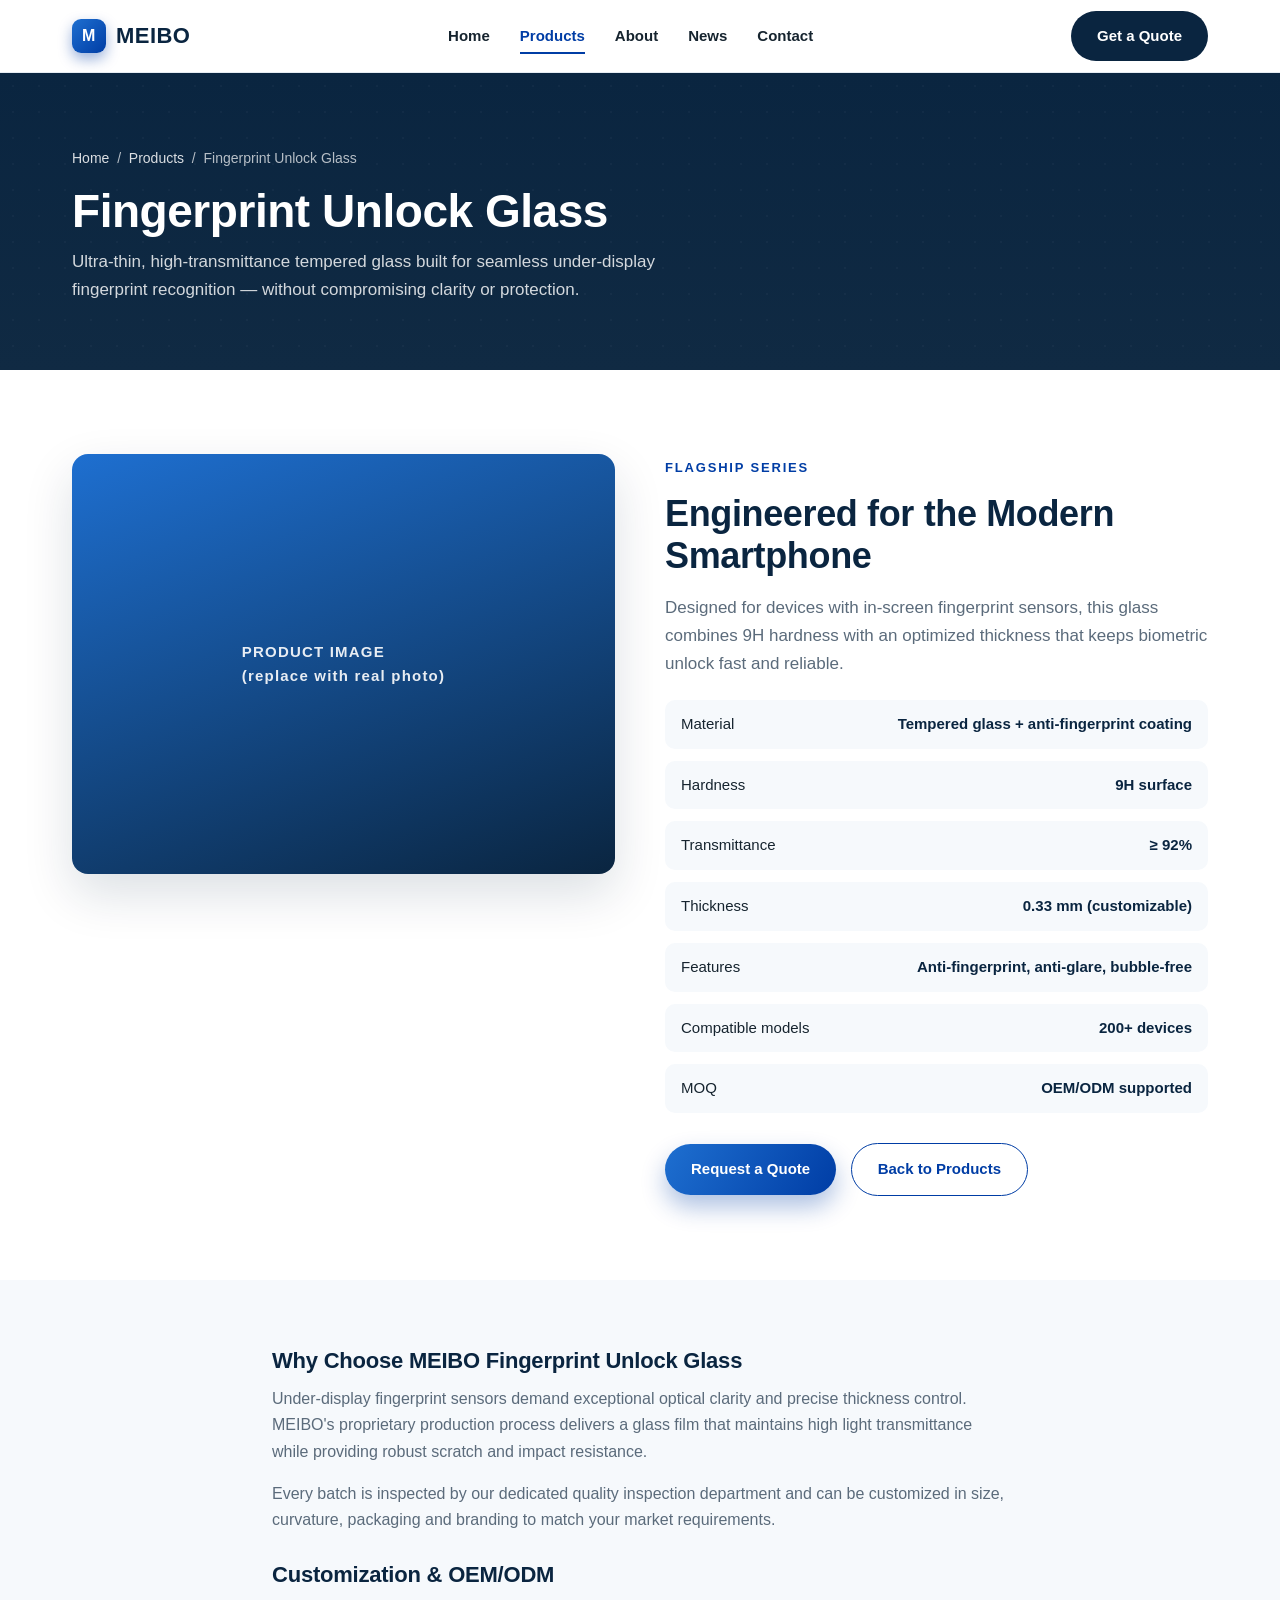
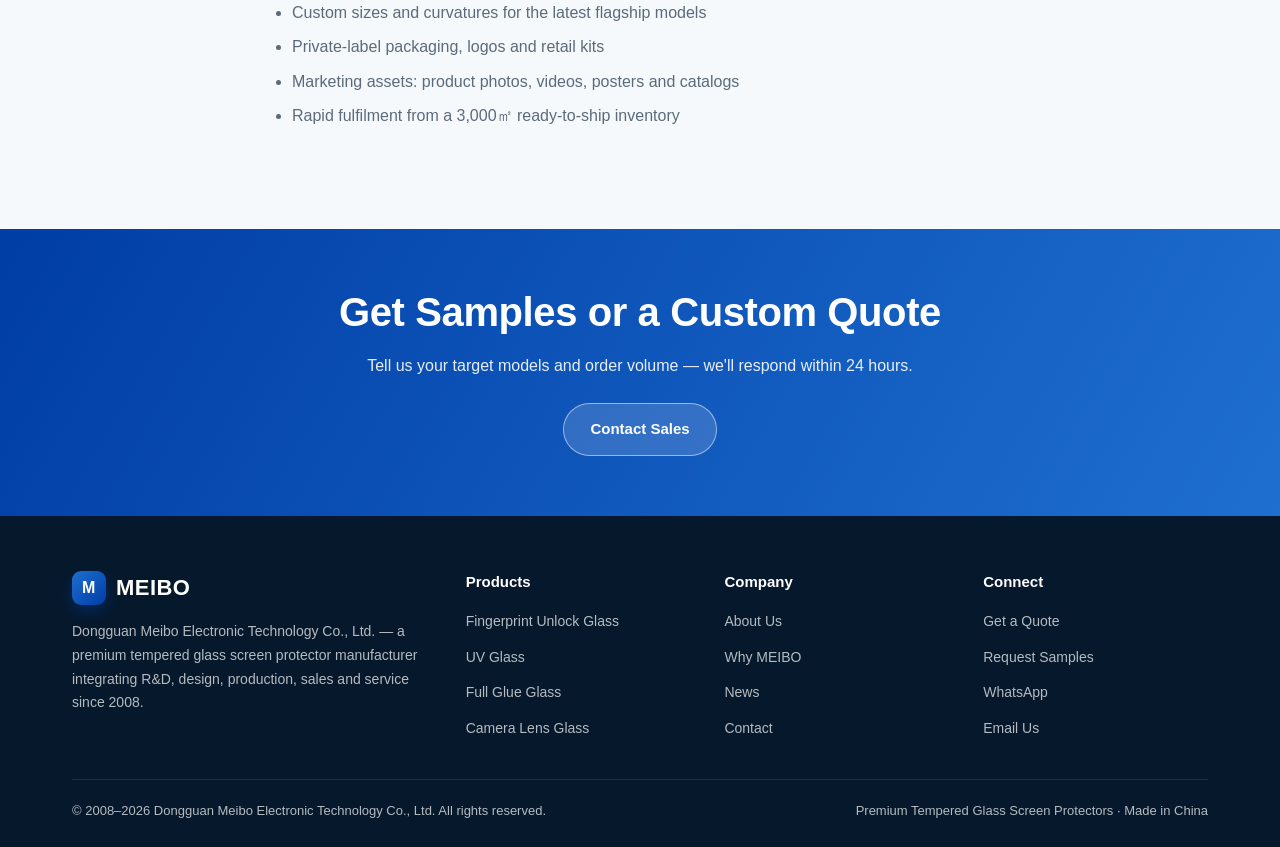
==== meibo-cms/product-detail.html @ 8adb4bd9 "Add files via upload" ====
<!DOCTYPE html>
<html lang="en">
<head>
<meta charset="UTF-8" />
<meta name="viewport" content="width=device-width, initial-scale=1.0" />
<title>Fingerprint Unlock Glass — MEIBO Tempered Glass</title>
<meta name="description" content="MEIBO Fingerprint Unlock Glass: ultra-thin, high-transmittance tempered glass engineered for seamless under-display fingerprint recognition." />
<link rel="icon" type="image/svg+xml" href="assets/img/logo.svg" />
<link rel="stylesheet" href="assets/css/style.css" />
</head>
<body>

<header>
  <div class="wrap nav">
    <a href="index.html" class="logo"><span class="mark">M</span>MEIBO</a>
    <nav class="nav-links" id="navLinks">
      <a href="index.html">Home</a>
      <a href="products.html" class="active">Products</a>
      <a href="about.html">About</a>
      <a href="news.html">News</a>
      <a href="contact.html">Contact</a>
    </nav>
    <div class="nav-cta">
      <a href="contact.html" class="btn btn-dark">Get a Quote</a>
      <button class="menu-btn" id="menuBtn" aria-label="Menu">&#9776;</button>
    </div>
  </div>
</header>

<!-- ============ PAGE HERO ============ -->
<section class="page-hero">
  <div class="wrap">
    <div class="breadcrumb"><a href="index.html">Home</a> &nbsp;/&nbsp; <a href="products.html">Products</a> &nbsp;/&nbsp; Fingerprint Unlock Glass</div>
    <h1>Fingerprint Unlock Glass</h1>
    <p>Ultra-thin, high-transmittance tempered glass built for seamless under-display fingerprint recognition — without compromising clarity or protection.</p>
  </div>
</section>

<!-- ============ DETAIL ============ -->
<section class="section">
  <div class="wrap detail-grid">
    <div class="detail-media reveal"><span>PRODUCT IMAGE<br>(replace with real photo)</span></div>
    <div class="detail-info reveal">
      <span class="eyebrow">Flagship Series</span>
      <h2>Engineered for the Modern Smartphone</h2>
      <p class="lead">Designed for devices with in-screen fingerprint sensors, this glass combines 9H hardness with an optimized thickness that keeps biometric unlock fast and reliable.</p>
      <ul class="specs">
        <li><span>Material</span><b>Tempered glass + anti-fingerprint coating</b></li>
        <li><span>Hardness</span><b>9H surface</b></li>
        <li><span>Transmittance</span><b>≥ 92%</b></li>
        <li><span>Thickness</span><b>0.33 mm (customizable)</b></li>
        <li><span>Features</span><b>Anti-fingerprint, anti-glare, bubble-free</b></li>
        <li><span>Compatible models</span><b>200+ devices</b></li>
        <li><span>MOQ</span><b>OEM/ODM supported</b></li>
      </ul>
      <a href="contact.html" class="btn btn-primary">Request a Quote</a>
      <a href="products.html" class="btn btn-outline" style="margin-left:10px">Back to Products</a>
    </div>
  </div>
</section>

<!-- ============ DESCRIPTION ============ -->
<section class="section about" style="padding-top:40px">
  <div class="wrap prose reveal">
    <h3>Why Choose MEIBO Fingerprint Unlock Glass</h3>
    <p>Under-display fingerprint sensors demand exceptional optical clarity and precise thickness control. MEIBO's proprietary production process delivers a glass film that maintains high light transmittance while providing robust scratch and impact resistance.</p>
    <p>Every batch is inspected by our dedicated quality inspection department and can be customized in size, curvature, packaging and branding to match your market requirements.</p>
    <h3>Customization & OEM/ODM</h3>
    <ul>
      <li>Custom sizes and curvatures for the latest flagship models</li>
      <li>Private-label packaging, logos and retail kits</li>
      <li>Marketing assets: product photos, videos, posters and catalogs</li>
      <li>Rapid fulfilment from a 3,000㎡ ready-to-ship inventory</li>
    </ul>
  </div>
</section>

<!-- ============ CTA BAND ============ -->
<section class="cta-band">
  <div class="wrap">
    <h2>Get Samples or a Custom Quote</h2>
    <p>Tell us your target models and order volume — we'll respond within 24 hours.</p>
    <a href="contact.html" class="btn btn-ghost">Contact Sales</a>
  </div>
</section>

<!-- ============ FOOTER ============ -->
<footer>
  <div class="wrap">
    <div class="foot-grid">
      <div>
        <div class="logo"><span class="mark">M</span>MEIBO</div>
        <p>Dongguan Meibo Electronic Technology Co., Ltd. — a premium tempered glass screen protector manufacturer integrating R&D, design, production, sales and service since 2008.</p>
      </div>
      <div>
        <h5>Products</h5>
        <ul>
          <li><a href="products.html">Fingerprint Unlock Glass</a></li>
          <li><a href="products.html">UV Glass</a></li>
          <li><a href="products.html">Full Glue Glass</a></li>
          <li><a href="products.html">Camera Lens Glass</a></li>
        </ul>
      </div>
      <div>
        <h5>Company</h5>
        <ul>
          <li><a href="about.html">About Us</a></li>
          <li><a href="about.html">Why MEIBO</a></li>
          <li><a href="news.html">News</a></li>
          <li><a href="contact.html">Contact</a></li>
        </ul>
      </div>
      <div>
        <h5>Connect</h5>
        <ul>
          <li><a href="contact.html">Get a Quote</a></li>
          <li><a href="contact.html">Request Samples</a></li>
          <li><a href="contact.html">WhatsApp</a></li>
          <li><a href="contact.html">Email Us</a></li>
        </ul>
      </div>
    </div>
    <div class="foot-bottom">
      <span>© 2008–2026 Dongguan Meibo Electronic Technology Co., Ltd. All rights reserved.</span>
      <span>Premium Tempered Glass Screen Protectors · Made in China</span>
    </div>
  </div>
</footer>

<script>
  const menuBtn = document.getElementById('menuBtn');
  const navLinks = document.getElementById('navLinks');
  menuBtn.addEventListener('click', () => navLinks.classList.toggle('open'));
  navLinks.querySelectorAll('a').forEach(a => a.addEventListener('click', () => navLinks.classList.remove('open')));
  const io = new IntersectionObserver((e)=>{e.forEach(x=>{if(x.isIntersecting){x.target.classList.add('in');io.unobserve(x.target);}})},{threshold:.12});
  document.querySelectorAll('.reveal').forEach(el=>io.observe(el));
</script>
</body>
</html>
---- meibo-cms/assets/css/style.css ----
/* ============================================================
   MEIBO Electronic — Shared Stylesheet
   Theme: Pantone 293C (#003DA5)
   ============================================================ */
:root{
  --navy:#0a2540;
  --navy-2:#102a43;
  --cyan:#1E6FD0;       /* Pantone 293C family - lighter companion */
  --cyan-2:#003DA5;     /* Pantone 293C - brand anchor */
  --sky:#5B9BE0;        /* Pantone 293C light tint (text on dark) */
  --ink:#16242f;
  --muted:#5b6b7b;
  --line:#e6ecf2;
  --bg-soft:#f6f9fc;
  --white:#ffffff;
  --radius:16px;
  --shadow:0 10px 30px rgba(10,37,64,.08);
  --shadow-lg:0 20px 50px rgba(10,37,64,.14);
  --maxw:1180px;
  --font:-apple-system,BlinkMacSystemFont,"Segoe UI",Roboto,Helvetica,Arial,"PingFang SC","Microsoft YaHei",sans-serif;
}
*{box-sizing:border-box;margin:0;padding:0;}
html{scroll-behavior:smooth;}
body{font-family:var(--font);color:var(--ink);background:var(--white);line-height:1.65;-webkit-font-smoothing:antialiased;}
a{text-decoration:none;color:inherit;}
img{max-width:100%;display:block;}
.wrap{max-width:var(--maxw);margin:0 auto;padding:0 22px;}
.section{padding:84px 0;}
.eyebrow{display:inline-block;font-size:13px;font-weight:700;letter-spacing:.14em;text-transform:uppercase;color:var(--cyan-2);margin-bottom:14px;}
h1,h2,h3{line-height:1.18;color:var(--navy);font-weight:800;letter-spacing:-.01em;}
h2{font-size:clamp(26px,3.4vw,40px);margin-bottom:16px;}
.lead{color:var(--muted);font-size:17px;max-width:680px;}
.btn{display:inline-flex;align-items:center;gap:8px;padding:13px 26px;border-radius:999px;font-weight:700;font-size:15px;transition:.22s ease;cursor:pointer;border:0;}
.btn-primary{background:linear-gradient(120deg,var(--cyan),var(--cyan-2));color:#fff;box-shadow:0 12px 24px rgba(0,61,165,.32);}
.btn-primary:hover{transform:translateY(-2px);box-shadow:0 16px 30px rgba(0,61,165,.42);}
.btn-ghost{background:rgba(255,255,255,.12);color:#fff;border:1px solid rgba(255,255,255,.35);}
.btn-ghost:hover{background:rgba(255,255,255,.2);}
.btn-dark{background:var(--navy);color:#fff;}
.btn-dark:hover{background:var(--navy-2);transform:translateY(-2px);}
.btn-outline{background:#fff;color:var(--cyan-2);border:1px solid var(--cyan-2);}
.btn-outline:hover{background:var(--cyan-2);color:#fff;}

/* ---------- Header ---------- */
header{position:sticky;top:0;z-index:50;background:rgba(255,255,255,.92);backdrop-filter:saturate(180%) blur(12px);border-bottom:1px solid var(--line);}
.nav{display:flex;align-items:center;justify-content:space-between;height:72px;}
.logo{display:flex;align-items:center;gap:10px;font-weight:900;font-size:22px;color:var(--navy);letter-spacing:.02em;}
.logo .mark{width:34px;height:34px;border-radius:9px;background:linear-gradient(135deg,var(--cyan),var(--cyan-2));display:grid;place-items:center;color:#fff;font-weight:900;font-size:16px;box-shadow:0 6px 14px rgba(0,61,165,.4);}
.nav-links{display:flex;align-items:center;gap:30px;}
.nav-links a{font-weight:600;font-size:15px;color:var(--ink);position:relative;}
.nav-links a::after{content:"";position:absolute;left:0;bottom:-6px;width:0;height:2px;background:var(--cyan-2);transition:.22s;}
.nav-links a:hover::after{width:100%;}
.nav-links a.active{color:var(--cyan-2);}
.nav-links a.active::after{width:100%;}
.nav-cta{display:flex;align-items:center;gap:14px;}
.menu-btn{display:none;background:none;border:0;font-size:26px;color:var(--navy);cursor:pointer;}

/* ---------- Hero (home) ---------- */
.hero{position:relative;background:radial-gradient(1200px 600px at 80% -10%,rgba(0,180,216,.25),transparent 60%),linear-gradient(180deg,var(--navy) 0%,var(--navy-2) 100%);color:#fff;overflow:hidden;}
.hero::before{content:"";position:absolute;inset:0;background-image:radial-gradient(rgba(255,255,255,.06) 1px,transparent 1px);background-size:26px 26px;opacity:.5;}
.hero-grid{position:relative;display:grid;grid-template-columns:1.1fr .9fr;gap:40px;align-items:center;padding:96px 0 110px;}
.hero h1{color:#fff;font-size:clamp(34px,5vw,58px);margin-bottom:20px;}
.hero .accent{background:linear-gradient(120deg,var(--sky),var(--cyan));-webkit-background-clip:text;background-clip:text;color:transparent;}
.hero p.lead{color:rgba(255,255,255,.82);font-size:18px;}
.hero-cta{display:flex;gap:14px;margin-top:30px;flex-wrap:wrap;}
.hero-badges{display:flex;gap:22px;margin-top:34px;flex-wrap:wrap;}
.hero-badges .b{font-size:14px;color:rgba(255,255,255,.85);display:flex;align-items:center;gap:8px;}
.hero-badges .b b{color:#fff;font-size:20px;display:block;line-height:1.1;}
.hero-visual{position:relative;height:380px;}
.glass-card{position:absolute;border-radius:18px;background:linear-gradient(160deg,rgba(255,255,255,.18),rgba(255,255,255,.04));border:1px solid rgba(255,255,255,.25);backdrop-filter:blur(6px);box-shadow:var(--shadow-lg);}
.gc1{width:200px;height:240px;left:30px;top:30px;transform:rotate(-8deg);}
.gc2{width:170px;height:210px;right:20px;top:60px;transform:rotate(7deg);}
.gc3{width:140px;height:120px;left:130px;bottom:10px;transform:rotate(-2deg);}
.gc-label{position:absolute;bottom:14px;left:14px;font-size:12px;font-weight:700;color:#fff;background:rgba(10,37,64,.5);padding:4px 10px;border-radius:999px;}

/* ---------- Inner page hero ---------- */
.page-hero{position:relative;background:linear-gradient(180deg,var(--navy),var(--navy-2));color:#fff;overflow:hidden;}
.page-hero::before{content:"";position:absolute;inset:0;background-image:radial-gradient(rgba(255,255,255,.06) 1px,transparent 1px);background-size:26px 26px;opacity:.5;}
.page-hero .wrap{padding:74px 22px 66px;}
.breadcrumb{font-size:14px;color:rgba(255,255,255,.7);margin-bottom:14px;}
.breadcrumb a{color:rgba(255,255,255,.85);}
.breadcrumb a:hover{color:var(--sky);}
.page-hero h1{color:#fff;font-size:clamp(30px,4vw,46px);}
.page-hero p{color:rgba(255,255,255,.82);max-width:640px;margin-top:10px;font-size:17px;}

/* ---------- Stats ---------- */
.stats{background:var(--bg-soft);border-bottom:1px solid var(--line);}
.stats-grid{display:grid;grid-template-columns:repeat(5,1fr);gap:20px;padding:38px 0;}
.stat{text-align:center;}
.stat .num{font-size:clamp(26px,3vw,38px);font-weight:900;color:var(--cyan-2);line-height:1;}
.stat .lbl{font-size:13.5px;color:var(--muted);margin-top:8px;font-weight:600;}

/* ---------- Section heads ---------- */
.head-center{text-align:center;max-width:720px;margin:0 auto 50px;}
.head-center .lead{margin:0 auto;}

/* ---------- Products ---------- */
.prod-grid{display:grid;grid-template-columns:repeat(3,1fr);gap:24px;}
.card{background:var(--white);border:1px solid var(--line);border-radius:var(--radius);padding:28px;transition:.25s;overflow:hidden;position:relative;display:flex;flex-direction:column;}
.card:hover{transform:translateY(-6px);box-shadow:var(--shadow-lg);border-color:transparent;}
.card .icon{width:54px;height:54px;border-radius:14px;background:linear-gradient(135deg,var(--sky),var(--cyan-2));display:grid;place-items:center;color:#fff;font-size:24px;margin-bottom:18px;}
.card h3{font-size:20px;margin-bottom:10px;}
.card p{color:var(--muted);font-size:15px;flex:1;}
.card .tag{display:inline-block;margin-top:16px;font-size:13px;font-weight:700;color:var(--cyan-2);}

/* ---------- Product detail ---------- */
.detail-grid{display:grid;grid-template-columns:1fr 1fr;gap:50px;align-items:start;}
.detail-media{height:420px;border-radius:var(--radius);background:linear-gradient(160deg,var(--cyan),var(--navy));position:relative;overflow:hidden;box-shadow:var(--shadow-lg);display:grid;place-items:center;color:#fff;}
.detail-media span{font-weight:800;letter-spacing:.08em;font-size:15px;opacity:.9;}
.detail-info h2{font-size:clamp(26px,3vw,36px);}
.specs{list-style:none;margin:22px 0;display:grid;gap:12px;}
.specs li{display:flex;justify-content:space-between;gap:16px;padding:12px 16px;background:var(--bg-soft);border-radius:10px;font-size:15px;}
.specs li b{color:var(--navy);}
.detail-info .btn{margin-top:8px;}

/* ---------- About ---------- */
.about{background:var(--bg-soft);}
.about-grid{display:grid;grid-template-columns:1fr 1fr;gap:50px;align-items:center;}
.about-visual{height:360px;border-radius:var(--radius);background:linear-gradient(160deg,var(--cyan),var(--navy));position:relative;overflow:hidden;box-shadow:var(--shadow-lg);}
.about-visual::after{content:"";position:absolute;inset:0;background-image:radial-gradient(rgba(255,255,255,.12) 1px,transparent 1px);background-size:22px 22px;}
.about-visual .inner{position:absolute;left:30px;bottom:30px;color:#fff;}
.about-visual .inner h3{color:#fff;font-size:30px;}
.feat-list{list-style:none;margin-top:22px;display:grid;gap:14px;}
.feat-list li{display:flex;gap:12px;font-size:15.5px;color:var(--ink);}
.feat-list .ck{flex:0 0 22px;height:22px;border-radius:50%;background:rgba(0,61,165,.12);color:var(--cyan-2);display:grid;place-items:center;font-weight:900;font-size:13px;}

/* prose (text bodies) */
.prose{max-width:780px;}
.prose p{margin-bottom:16px;color:var(--muted);}
.prose h3{font-size:22px;margin:28px 0 12px;}
.prose ul{margin:0 0 16px 20px;color:var(--muted);}
.prose li{margin-bottom:8px;}

/* values */
.values-grid{display:grid;grid-template-columns:repeat(4,1fr);gap:22px;margin-top:10px;}
.value{background:var(--white);border:1px solid var(--line);border-radius:var(--radius);padding:26px;}
.value .ic{width:46px;height:46px;border-radius:12px;background:linear-gradient(135deg,var(--sky),var(--cyan-2));color:#fff;display:grid;place-items:center;font-size:20px;font-weight:900;margin-bottom:14px;}
.value h4{color:var(--navy);font-size:17px;margin-bottom:8px;}
.value p{font-size:14px;color:var(--muted);}

/* timeline */
.timeline{list-style:none;margin-top:30px;border-left:3px solid var(--cyan-2);padding-left:28px;display:grid;gap:26px;}
.timeline li{position:relative;}
.timeline li::before{content:"";position:absolute;left:-37px;top:4px;width:16px;height:16px;border-radius:50%;background:var(--cyan-2);box-shadow:0 0 0 4px rgba(0,61,165,.15);}
.timeline .yr{font-weight:900;color:var(--cyan-2);font-size:18px;}
.timeline p{color:var(--muted);font-size:15px;margin-top:4px;}

/* ---------- Why choose ---------- */
.why-grid{display:grid;grid-template-columns:repeat(4,1fr);gap:22px;}
.why{background:var(--white);border:1px solid var(--line);border-radius:var(--radius);padding:26px;text-align:center;}
.why .big{font-size:34px;font-weight:900;color:var(--cyan-2);}
.why h4{font-size:16px;margin:10px 0 6px;color:var(--navy);}
.why p{font-size:14px;color:var(--muted);}

/* ---------- News ---------- */
.news-grid{display:grid;grid-template-columns:repeat(3,1fr);gap:24px;}
.news{background:var(--white);border:1px solid var(--line);border-radius:var(--radius);overflow:hidden;transition:.25s;}
.news:hover{transform:translateY(-5px);box-shadow:var(--shadow);}
.news .thumb{height:170px;background:linear-gradient(135deg,#dbe8fb,#bcd4f5);display:grid;place-items:center;color:var(--cyan-2);font-weight:800;font-size:14px;letter-spacing:.05em;text-align:center;padding:0 16px;}
.news .body{padding:22px;}
.news .date{font-size:13px;color:var(--cyan-2);font-weight:700;}
.news h4{font-size:17px;margin:8px 0 10px;color:var(--navy);line-height:1.35;}
.news p{font-size:14px;color:var(--muted);}
.news .more{display:inline-block;margin-top:14px;font-weight:700;color:var(--cyan-2);font-size:14px;}
.article-banner{height:300px;border-radius:var(--radius);background:linear-gradient(160deg,var(--cyan),var(--navy));display:grid;place-items:center;color:#fff;font-weight:800;letter-spacing:.06em;margin-bottom:30px;}

/* ---------- Contact ---------- */
.contact{background:linear-gradient(180deg,var(--navy),var(--navy-2));color:#fff;}
.contact-grid{display:grid;grid-template-columns:1fr 1fr;gap:50px;align-items:start;}
.contact h2{color:#fff;}
.contact .lead{color:rgba(255,255,255,.8);}
.info-list{list-style:none;margin-top:24px;display:grid;gap:16px;}
.info-list li{display:flex;gap:14px;align-items:flex-start;}
.info-list .ic{width:42px;height:42px;border-radius:11px;background:rgba(255,255,255,.12);display:grid;place-items:center;font-size:18px;flex:0 0 42px;}
.info-list b{display:block;font-size:15px;}
.info-list span{font-size:14px;color:rgba(255,255,255,.75);}
.form{background:rgba(255,255,255,.06);border:1px solid rgba(255,255,255,.16);border-radius:var(--radius);padding:28px;backdrop-filter:blur(6px);}
.form h3{color:#fff;margin-bottom:18px;font-size:20px;}
.field{margin-bottom:14px;}
.field label{display:block;font-size:13px;font-weight:600;color:rgba(255,255,255,.85);margin-bottom:6px;}
.field input,.field textarea,.field select{width:100%;padding:12px 14px;border-radius:10px;border:1px solid rgba(255,255,255,.2);background:rgba(255,255,255,.08);color:#fff;font-family:inherit;font-size:15px;}
.field input::placeholder,.field textarea::placeholder{color:rgba(255,255,255,.55);}
.field textarea{resize:vertical;min-height:110px;}
.form .btn-primary{width:100%;justify-content:center;margin-top:6px;}
.form-note{font-size:13px;color:rgba(255,255,255,.7);margin-top:12px;text-align:center;}
.form-ok{display:none;background:rgba(255,255,255,.12);border:1px solid rgba(255,255,255,.25);border-radius:10px;padding:14px;margin-top:14px;color:#fff;font-size:14px;}

/* ---------- CTA band ---------- */
.cta-band{background:linear-gradient(120deg,var(--cyan-2),var(--cyan));color:#fff;text-align:center;padding:60px 0;}
.cta-band h2{color:#fff;}
.cta-band p{color:rgba(255,255,255,.9);max-width:600px;margin:0 auto 24px;}
.cta-band .btn-ghost{background:rgba(255,255,255,.15);border-color:rgba(255,255,255,.5);}

/* ---------- Footer ---------- */
footer{background:#06192c;color:rgba(255,255,255,.7);padding:54px 0 26px;}
.foot-grid{display:grid;grid-template-columns:1.6fr 1fr 1fr 1fr;gap:34px;}
footer .logo{color:#fff;margin-bottom:14px;}
footer p{font-size:14px;line-height:1.7;}
footer h5{color:#fff;font-size:15px;margin-bottom:14px;}
footer ul{list-style:none;display:grid;gap:9px;}
footer ul a{font-size:14px;color:rgba(255,255,255,.7);}
footer ul a:hover{color:var(--sky);}
.foot-bottom{border-top:1px solid rgba(255,255,255,.1);margin-top:38px;padding-top:20px;display:flex;justify-content:space-between;flex-wrap:wrap;gap:10px;font-size:13px;}

/* ---------- Reveal ---------- */
.reveal{opacity:0;transform:translateY(26px);transition:.7s cubic-bezier(.2,.7,.2,1);}
.reveal.in{opacity:1;transform:none;}

/* ---------- Responsive ---------- */
@media(max-width:980px){
  .hero-grid{grid-template-columns:1fr;padding:70px 0 80px;}
  .hero-visual{height:300px;order:-1;}
  .stats-grid{grid-template-columns:repeat(2,1fr);gap:26px 14px;}
  .prod-grid,.news-grid{grid-template-columns:repeat(2,1fr);}
  .about-grid,.contact-grid,.detail-grid{grid-template-columns:1fr;gap:34px;}
  .why-grid,.values-grid{grid-template-columns:repeat(2,1fr);}
  .foot-grid{grid-template-columns:1fr 1fr;gap:26px;}
}
@media(max-width:680px){
  .nav-links{position:fixed;inset:72px 0 auto 0;flex-direction:column;background:#fff;padding:18px 22px;gap:16px;border-bottom:1px solid var(--line);transform:translateY(-130%);transition:.3s;box-shadow:var(--shadow);}
  .nav-links.open{transform:none;}
  .menu-btn{display:block;}
  .nav-cta .btn-dark{display:none;}
  .prod-grid,.news-grid,.why-grid,.values-grid{grid-template-columns:1fr;}
  .foot-grid{grid-template-columns:1fr;}
  .section{padding:60px 0;}
}
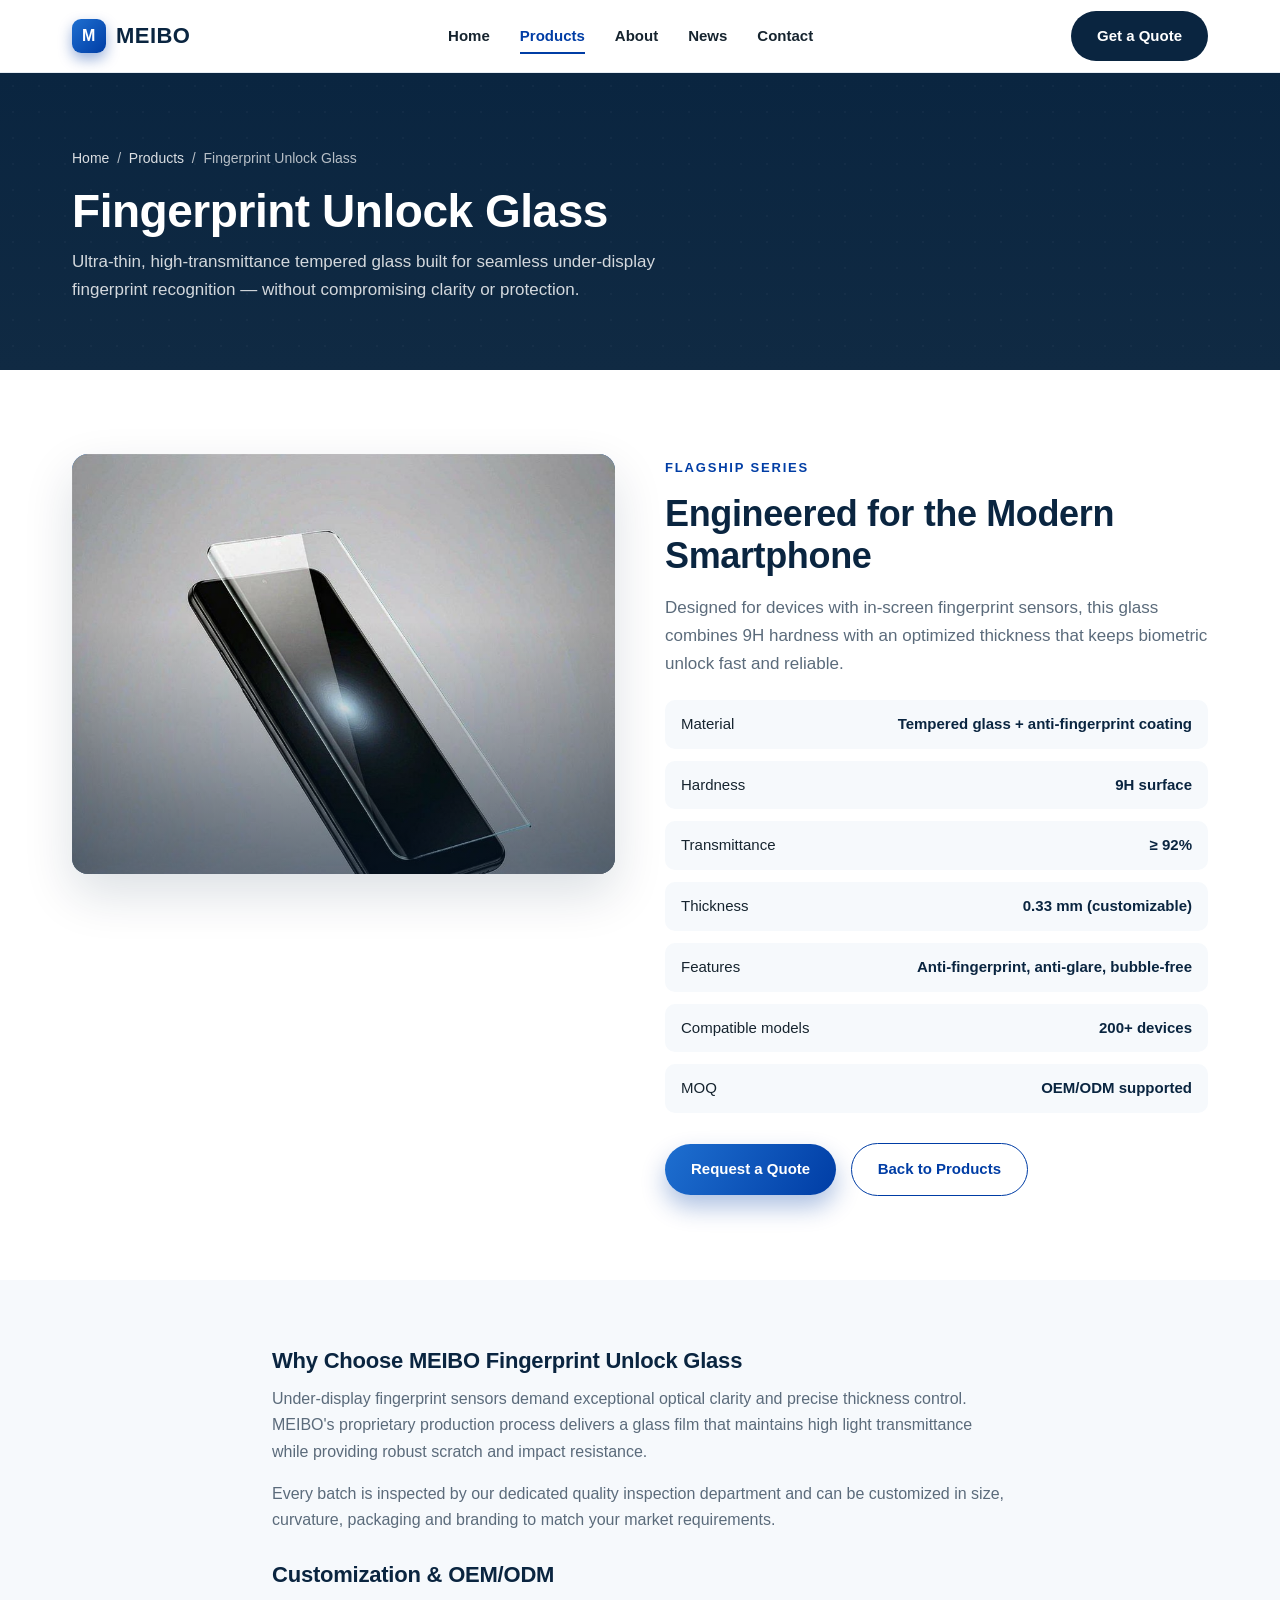
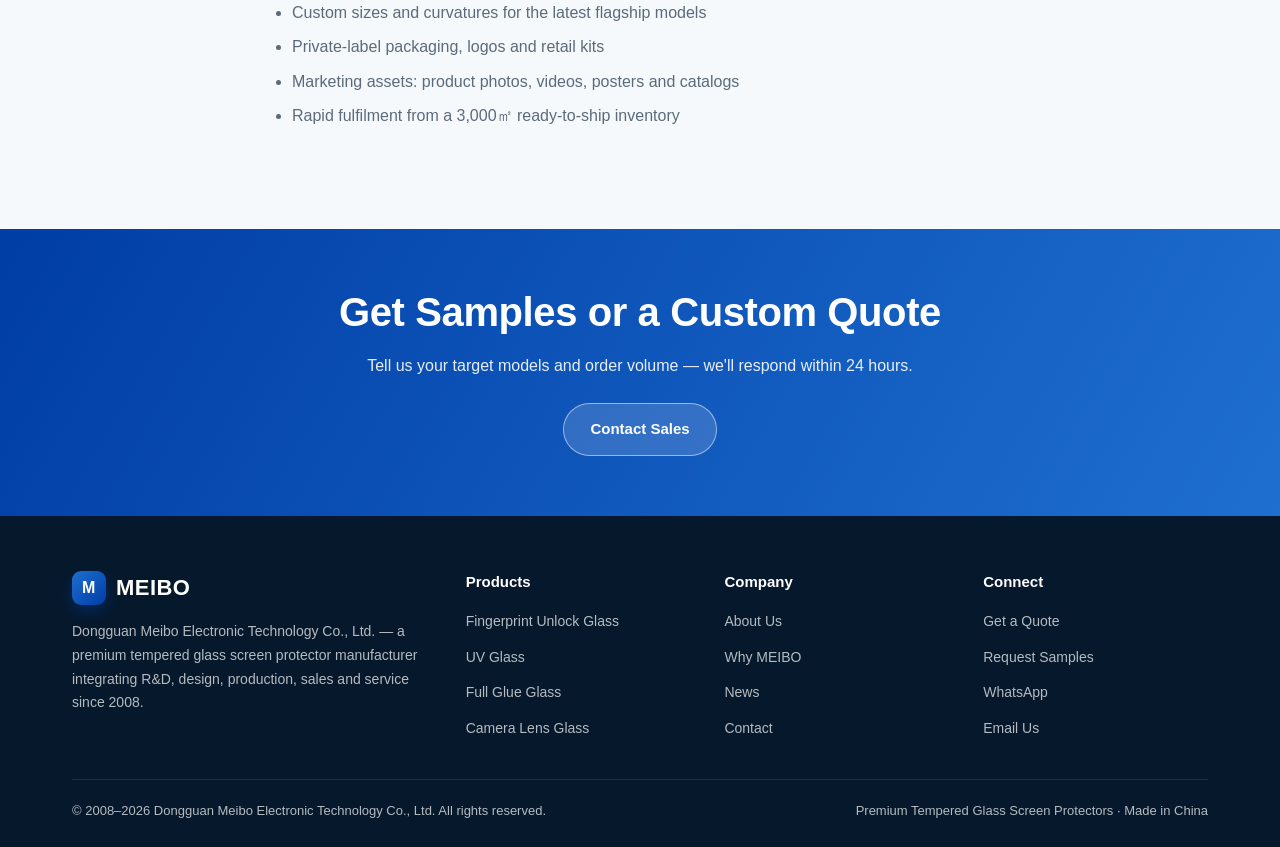
==== commit e3893f82: "Add files via upload" ====
--- a/meibo-cms/product-detail.html
+++ b/meibo-cms/product-detail.html
@@ -39,7 +39,7 @@
 <!-- ============ DETAIL ============ -->
 <section class="section">
   <div class="wrap detail-grid">
-    <div class="detail-media reveal"><span>PRODUCT IMAGE<br>(replace with real photo)</span></div>
+    <div class="detail-media has-img reveal"><img src="assets/img/product-fingerprint.jpg" alt="Fingerprint Unlock Glass" loading="lazy"></div>
     <div class="detail-info reveal">
       <span class="eyebrow">Flagship Series</span>
       <h2>Engineered for the Modern Smartphone</h2>
--- a/meibo-cms/assets/css/style.css
+++ b/meibo-cms/assets/css/style.css
@@ -97,7 +97,10 @@
 .prod-grid{display:grid;grid-template-columns:repeat(3,1fr);gap:24px;}
 .card{background:var(--white);border:1px solid var(--line);border-radius:var(--radius);padding:28px;transition:.25s;overflow:hidden;position:relative;display:flex;flex-direction:column;}
 .card:hover{transform:translateY(-6px);box-shadow:var(--shadow-lg);border-color:transparent;}
-.card .icon{width:54px;height:54px;border-radius:14px;background:linear-gradient(135deg,var(--sky),var(--cyan-2));display:grid;place-items:center;color:#fff;font-size:24px;margin-bottom:18px;}
+.card .icon{width:54px;height:54px;border-radius:14px;background:linear-gradient(135deg,var(--sky),var(--cyan-2));display:grid;place-items:center;color:#fff;font-size:24px;margin-bottom:18px;overflow:hidden;}
+/* 有产品图时，图标变成 4:3 的产品图位 */
+.card .icon.has-img{width:100%;height:auto;aspect-ratio:4/3;border-radius:12px;background:var(--bg-soft);margin-bottom:18px;}
+.card .icon img{width:100%;height:100%;object-fit:cover;display:block;}
 .card h3{font-size:20px;margin-bottom:10px;}
 .card p{color:var(--muted);font-size:15px;flex:1;}
 .card .tag{display:inline-block;margin-top:16px;font-size:13px;font-weight:700;color:var(--cyan-2);}
@@ -117,8 +120,12 @@
 .about-grid{display:grid;grid-template-columns:1fr 1fr;gap:50px;align-items:center;}
 .about-visual{height:360px;border-radius:var(--radius);background:linear-gradient(160deg,var(--cyan),var(--navy));position:relative;overflow:hidden;box-shadow:var(--shadow-lg);}
 .about-visual::after{content:"";position:absolute;inset:0;background-image:radial-gradient(rgba(255,255,255,.12) 1px,transparent 1px);background-size:22px 22px;}
-.about-visual .inner{position:absolute;left:30px;bottom:30px;color:#fff;}
+.about-visual .inner{position:absolute;left:30px;bottom:30px;color:#fff;z-index:2;}
 .about-visual .inner h3{color:#fff;font-size:30px;}
+/* 有配图时：压一层深色渐变保证文字可读 */
+.about-visual.has-img::after{background-image:linear-gradient(to top,rgba(6,26,48,.85),rgba(6,26,48,.15) 55%,transparent);}
+.detail-media.has-img::after{content:"";position:absolute;inset:0;background:linear-gradient(to top,rgba(6,26,48,.55),transparent 60%);}
+.detail-media img{width:100%;height:100%;object-fit:cover;}
 .feat-list{list-style:none;margin-top:22px;display:grid;gap:14px;}
 .feat-list li{display:flex;gap:12px;font-size:15.5px;color:var(--ink);}
 .feat-list .ck{flex:0 0 22px;height:22px;border-radius:50%;background:rgba(0,61,165,.12);color:var(--cyan-2);display:grid;place-items:center;font-weight:900;font-size:13px;}
@@ -155,13 +162,16 @@
 .news-grid{display:grid;grid-template-columns:repeat(3,1fr);gap:24px;}
 .news{background:var(--white);border:1px solid var(--line);border-radius:var(--radius);overflow:hidden;transition:.25s;}
 .news:hover{transform:translateY(-5px);box-shadow:var(--shadow);}
-.news .thumb{height:170px;background:linear-gradient(135deg,#dbe8fb,#bcd4f5);display:grid;place-items:center;color:var(--cyan-2);font-weight:800;font-size:14px;letter-spacing:.05em;text-align:center;padding:0 16px;}
+.news .thumb{height:170px;background:linear-gradient(135deg,#dbe8fb,#bcd4f5);display:grid;place-items:center;color:var(--cyan-2);font-weight:800;font-size:14px;letter-spacing:.05em;text-align:center;padding:0 16px;overflow:hidden;}
+.news .thumb img{width:100%;height:100%;object-fit:cover;display:block;}
 .news .body{padding:22px;}
 .news .date{font-size:13px;color:var(--cyan-2);font-weight:700;}
 .news h4{font-size:17px;margin:8px 0 10px;color:var(--navy);line-height:1.35;}
 .news p{font-size:14px;color:var(--muted);}
 .news .more{display:inline-block;margin-top:14px;font-weight:700;color:var(--cyan-2);font-size:14px;}
-.article-banner{height:300px;border-radius:var(--radius);background:linear-gradient(160deg,var(--cyan),var(--navy));display:grid;place-items:center;color:#fff;font-weight:800;letter-spacing:.06em;margin-bottom:30px;}
+.article-banner{height:300px;border-radius:var(--radius);background:linear-gradient(160deg,var(--cyan),var(--navy));display:grid;place-items:center;color:#fff;font-weight:800;letter-spacing:.06em;margin-bottom:30px;overflow:hidden;}
+.article-banner.has-img{color:transparent;}
+.article-banner img{width:100%;height:100%;object-fit:cover;display:block;}
 
 /* ---------- Contact ---------- */
 .contact{background:linear-gradient(180deg,var(--navy),var(--navy-2));color:#fff;}
